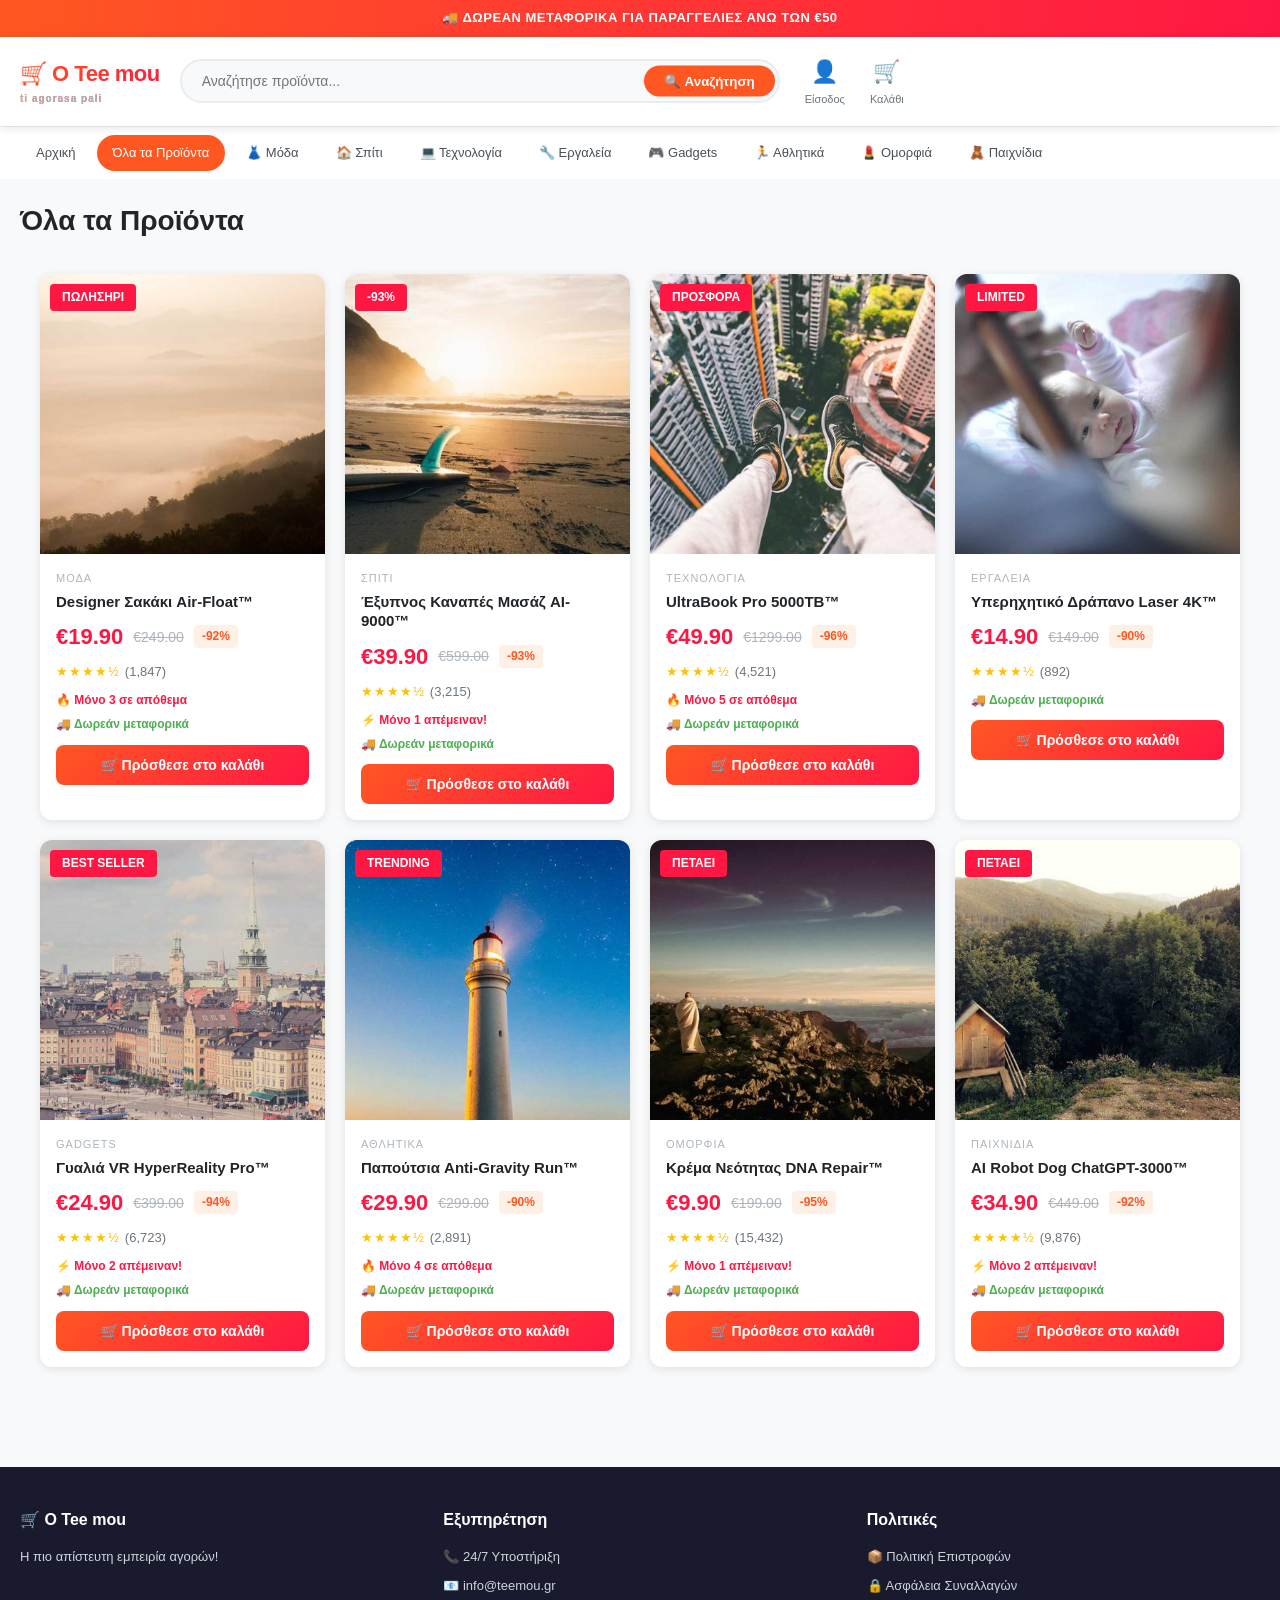
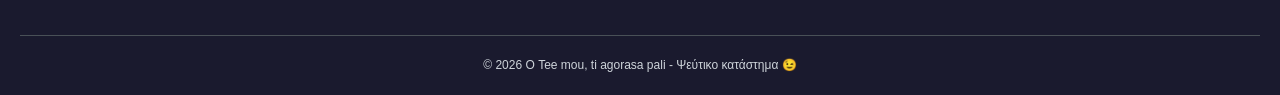
==== all-products.html @ e2eb333e "Initial commit -  Tee mou, ti agorasa pali 🛒" ====
<!DOCTYPE html>
<html lang="el">
<head>
    <meta charset="UTF-8">
    <meta name="viewport" content="width=device-width, initial-scale=1.0">
    <title>Όλα τα Προϊόντα - Ο Tee mou</title>
    <link rel="icon" href="data:image/svg+xml,<svg xmlns='http://www.w3.org/2000/svg' viewBox='0 0 100 100'><text y='.9em' font-size='90'>🛒</text></svg>">
    <link rel="stylesheet" href="css/style.css">
</head>
<body>
    <div class="announcement-bar">🚚 ΔΩΡΕΑΝ ΜΕΤΑΦΟΡΙΚΑ ΓΙΑ ΠΑΡΑΓΓΕΛΙΕΣ ΑΝΩ ΤΩΝ €50</div>

    <header class="header">
        <div class="header-inner">
            <a href="index.html" class="logo">🛒 Ο Tee mou<span class="logo-sub">ti agorasa pali</span></a>
            <div class="search-bar">
                <input type="text" placeholder="Αναζήτησε προϊόντα...">
                <button onclick="alert('🔍 Βρέθηκαν 1,247 αποτελέσματα!')">🔍 Αναζήτηση</button>
            </div>
            <div class="header-actions">
                <a href="login.html" class="header-btn" id="user-btn">
                    <span class="icon">👤</span>
                    <span>Είσοδος</span>
                </a>
                <a href="cart.html" class="header-btn">
                    <span class="icon">🛒</span>
                    <span>Καλάθι</span>
                    <span class="cart-count" style="display:none;">0</span>
                </a>
            </div>
        </div>
    </header>

    <nav class="main-nav">
        <ul>
            <li><a href="index.html">Αρχική</a></li>
            <li><a href="all-products.html" class="active">Όλα τα Προϊόντα</a></li>
            <li><a href="all-products.html?category=fashion">👗 Μόδα</a></li>
            <li><a href="all-products.html?category=home">🏠 Σπίτι</a></li>
            <li><a href="all-products.html?category=tech">💻 Τεχνολογία</a></li>
            <li><a href="all-products.html?category=tools">🔧 Εργαλεία</a></li>
            <li><a href="all-products.html?category=gadgets">🎮 Gadgets</a></li>
            <li><a href="all-products.html?category=sports">🏃 Αθλητικά</a></li>
            <li><a href="all-products.html?category=beauty">💄 Ομορφιά</a></li>
            <li><a href="all-products.html?category=toys">🧸 Παιχνίδια</a></li>
        </ul>
    </nav>

    <div class="page-container">
        <h1 style="font-size:28px;font-weight:800;margin-bottom:30px;" id="all-products-title">Όλα τα Προϊόντα</h1>
        <div class="product-grid" id="all-products-grid">
            <div class="loading-spinner"><div class="spinner"></div></div>
        </div>
    </div>

    <footer class="footer">
        <div class="footer-inner">
            <div><h3>🛒 Ο Tee mou</h3><p style="font-size:13px;">Η πιο απίστευτη εμπειρία αγορών!</p></div>
            <div><h3>Εξυπηρέτηση</h3><ul><li>📞 24/7 Υποστήριξη</li><li>📧 info@teemou.gr</li></ul></div>
            <div><h3>Πολιτικές</h3><ul><li>📦 Πολιτική Επιστροφών</li><li>🔒 Ασφάλεια Συναλλαγών</li></ul></div>
        </div>
        <div class="footer-bottom"><p>© 2026 Ο Tee mou, ti agorasa pali - Ψεύτικο κατάστημα 😉</p></div>
    </footer>

    <script src="js/products.js"></script>
    <script src="js/store.js"></script>
    <script src="js/promos.js"></script>
    <script src="js/main.js"></script>
</body>
</html>
---- css/style.css ----
/* ============================================================
   "Ο Tee mou, ti agorasa pali" - Temu Style Clone
   ============================================================ */

/* === CSS Variables === */
:root {
    --primary: #FF5722;
    --primary-dark: #E64A19;
    --secondary: #FF9800;
    --accent: #FF1744;
    --success: #4CAF50;
    --warning: #FFC107;
    --dark: #1a1a2e;
    --darker: #0f0f1a;
    --gray-100: #f8f9fa;
    --gray-200: #e9ecef;
    --gray-300: #dee2e6;
    --gray-400: #ced4da;
    --gray-500: #adb5bd;
    --gray-600: #6c757d;
    --gray-700: #495057;
    --gray-800: #343a40;
    --gray-900: #212529;
    --white: #ffffff;
    --shadow: 0 2px 10px rgba(0,0,0,0.1);
    --shadow-lg: 0 5px 30px rgba(0,0,0,0.15);
    --radius: 12px;
    --radius-sm: 8px;
    --radius-lg: 20px;
    --transition: all 0.3s ease;
}

/* === Reset & Base === */
* {
    margin: 0;
    padding: 0;
    box-sizing: border-box;
}

body {
    font-family: -apple-system, BlinkMacSystemFont, 'Segoe UI', Roboto, 'Helvetica Neue', Arial, sans-serif;
    background: var(--gray-100);
    color: var(--gray-900);
    line-height: 1.6;
    overflow-x: hidden;
}

a {
    text-decoration: none;
    color: inherit;
}

ul {
    list-style: none;
}

img {
    max-width: 100%;
    height: auto;
}

/* === Top Announcement Bar === */
.announcement-bar {
    background: linear-gradient(90deg, var(--primary), var(--accent));
    color: var(--white);
    text-align: center;
    padding: 8px;
    font-size: 13px;
    font-weight: 600;
    letter-spacing: 0.5px;
    animation: pulse-bg 3s infinite;
}

@keyframes pulse-bg {
    0%, 100% { opacity: 1; }
    50% { opacity: 0.9; }
}

/* === Header / Navbar === */
.header {
    background: var(--white);
    box-shadow: var(--shadow);
    position: sticky;
    top: 0;
    z-index: 1000;
}

.header-inner {
    max-width: 1400px;
    margin: 0 auto;
    padding: 12px 20px;
    display: flex;
    align-items: center;
    gap: 20px;
}

.logo {
    font-size: 22px;
    font-weight: 900;
    background: linear-gradient(135deg, var(--primary), var(--accent));
    -webkit-background-clip: text;
    -webkit-text-fill-color: transparent;
    background-clip: text;
    white-space: nowrap;
    letter-spacing: -0.5px;
}

.logo-sub {
    font-size: 10px;
    display: block;
    -webkit-text-fill-color: var(--gray-500);
    letter-spacing: 1px;
}

.search-bar {
    flex: 1;
    max-width: 600px;
    position: relative;
}

.search-bar input {
    width: 100%;
    padding: 12px 20px;
    border: 2px solid var(--gray-200);
    border-radius: 50px;
    font-size: 14px;
    transition: var(--transition);
    background: var(--gray-100);
}

.search-bar input:focus {
    outline: none;
    border-color: var(--primary);
    background: var(--white);
}

.search-bar button {
    position: absolute;
    right: 5px;
    top: 50%;
    transform: translateY(-50%);
    background: var(--primary);
    color: var(--white);
    border: none;
    padding: 8px 20px;
    border-radius: 50px;
    cursor: pointer;
    font-weight: 600;
    transition: var(--transition);
}

.search-bar button:hover {
    background: var(--primary-dark);
}

.header-actions {
    display: flex;
    align-items: center;
    gap: 15px;
}

.header-btn {
    display: flex;
    flex-direction: column;
    align-items: center;
    gap: 2px;
    font-size: 11px;
    color: var(--gray-600);
    cursor: pointer;
    transition: var(--transition);
    background: none;
    border: none;
    padding: 5px;
    position: relative;
}

.header-btn:hover {
    color: var(--primary);
}

.header-btn .icon {
    font-size: 22px;
}

.cart-count {
    position: absolute;
    top: -5px;
    right: -5px;
    background: var(--accent);
    color: var(--white);
    font-size: 10px;
    font-weight: 700;
    width: 18px;
    height: 18px;
    border-radius: 50%;
    display: flex;
    align-items: center;
    justify-content: center;
}

/* === Navigation === */
.main-nav {
    background: var(--white);
    border-top: 1px solid var(--gray-200);
    padding: 0 20px;
    overflow-x: auto;
}

.main-nav ul {
    max-width: 1400px;
    margin: 0 auto;
    display: flex;
    gap: 5px;
    padding: 8px 0;
}

.main-nav li a {
    display: block;
    padding: 8px 16px;
    font-size: 13px;
    font-weight: 500;
    color: var(--gray-700);
    border-radius: 50px;
    transition: var(--transition);
    white-space: nowrap;
}

.main-nav li a:hover,
.main-nav li a.active {
    background: var(--primary);
    color: var(--white);
}

/* === Hero Banner === */
.hero-banner {
    position: relative;
    max-width: 1400px;
    margin: 15px auto;
    border-radius: var(--radius);
    overflow: hidden;
    box-shadow: var(--shadow);
}

.hero-banner img {
    width: 100%;
    height: 350px;
    object-fit: cover;
    display: block;
}

.hero-overlay {
    position: absolute;
    top: 0;
    left: 0;
    right: 0;
    bottom: 0;
    background: linear-gradient(135deg, rgba(255,87,34,0.8), rgba(255,23,68,0.6));
    display: flex;
    flex-direction: column;
    justify-content: center;
    padding: 40px;
    color: var(--white);
}

.hero-overlay h1 {
    font-size: 42px;
    font-weight: 900;
    margin-bottom: 10px;
    text-shadow: 2px 2px 4px rgba(0,0,0,0.3);
}

.hero-overlay p {
    font-size: 18px;
    margin-bottom: 20px;
    opacity: 0.9;
}

.hero-overlay .btn {
    display: inline-block;
    background: var(--white);
    color: var(--primary);
    padding: 14px 40px;
    border-radius: 50px;
    font-weight: 700;
    font-size: 16px;
    transition: var(--transition);
    align-self: flex-start;
}

.hero-overlay .btn:hover {
    transform: translateY(-2px);
    box-shadow: 0 5px 20px rgba(0,0,0,0.2);
}

/* === Flash Sale Timer === */
.flash-sale {
    max-width: 1400px;
    margin: 20px auto;
    padding: 0 20px;
}

.flash-header {
    display: flex;
    align-items: center;
    gap: 15px;
    margin-bottom: 15px;
}

.flash-header h2 {
    font-size: 24px;
    font-weight: 800;
    color: var(--accent);
}

.flash-timer {
    display: flex;
    align-items: center;
    gap: 8px;
    font-size: 14px;
    font-weight: 600;
}

.timer-unit {
    background: var(--dark);
    color: var(--white);
    padding: 4px 10px;
    border-radius: 6px;
    font-size: 18px;
    font-weight: 700;
    min-width: 35px;
    text-align: center;
}

.timer-sep {
    font-size: 20px;
    font-weight: 700;
    color: var(--gray-600);
}

/* === Product Grid === */
.product-grid {
    display: grid;
    grid-template-columns: repeat(auto-fill, minmax(280px, 1fr));
    gap: 20px;
    max-width: 1400px;
    margin: 0 auto;
    padding: 0 20px 40px;
}

.product-card {
    background: var(--white);
    border-radius: var(--radius);
    overflow: hidden;
    box-shadow: var(--shadow);
    transition: var(--transition);
    cursor: pointer;
    position: relative;
}

.product-card:hover {
    transform: translateY(-5px);
    box-shadow: var(--shadow-lg);
}

.product-image {
    position: relative;
    height: 280px;
    overflow: hidden;
    background: var(--gray-200);
}

.product-image img {
    width: 100%;
    height: 100%;
    object-fit: cover;
    transition: transform 0.5s ease;
}

.product-card:hover .product-image img {
    transform: scale(1.05);
}

.product-badge {
    position: absolute;
    top: 10px;
    left: 10px;
    background: var(--accent);
    color: var(--white);
    padding: 4px 12px;
    border-radius: 4px;
    font-size: 12px;
    font-weight: 700;
    z-index: 2;
}

.product-badge.green {
    background: var(--success);
}

.product-badge.orange {
    background: var(--secondary);
}

.product-badge.blue {
    background: #2196F3;
}

.product-info {
    padding: 16px;
}

.product-category {
    font-size: 11px;
    color: var(--gray-500);
    text-transform: uppercase;
    letter-spacing: 1px;
    margin-bottom: 4px;
}

.product-name {
    font-size: 15px;
    font-weight: 600;
    margin-bottom: 8px;
    line-height: 1.3;
    display: -webkit-box;
    -webkit-line-clamp: 2;
    -webkit-box-orient: vertical;
    overflow: hidden;
}

.product-price {
    display: flex;
    align-items: center;
    gap: 10px;
    margin-bottom: 8px;
}

.current-price {
    font-size: 22px;
    font-weight: 800;
    color: var(--accent);
}

.original-price {
    font-size: 14px;
    color: var(--gray-500);
    text-decoration: line-through;
}

.discount-badge {
    background: #fff0e6;
    color: var(--primary);
    padding: 2px 8px;
    border-radius: 4px;
    font-size: 12px;
    font-weight: 700;
}

.product-rating {
    display: flex;
    align-items: center;
    gap: 5px;
    font-size: 13px;
    color: var(--gray-600);
    margin-bottom: 8px;
}

.stars {
    color: var(--warning);
    letter-spacing: 1px;
}

.product-stock {
    font-size: 12px;
    color: var(--accent);
    font-weight: 600;
    animation: blink 1.5s infinite;
}

@keyframes blink {
    0%, 100% { opacity: 1; }
    50% { opacity: 0.5; }
}

.product-shipping {
    font-size: 12px;
    color: var(--success);
    font-weight: 600;
    margin-top: 5px;
}

.add-to-cart-btn {
    width: 100%;
    padding: 12px;
    background: linear-gradient(135deg, var(--primary), var(--accent));
    color: var(--white);
    border: none;
    border-radius: var(--radius-sm);
    font-size: 14px;
    font-weight: 700;
    cursor: pointer;
    transition: var(--transition);
    margin-top: 10px;
}

.add-to-cart-btn:hover {
    transform: scale(1.02);
    box-shadow: 0 5px 15px rgba(255,87,34,0.3);
}

/* === Categories Section === */
.categories-section {
    max-width: 1400px;
    margin: 0 auto;
    padding: 20px;
}

.section-title {
    font-size: 24px;
    font-weight: 800;
    margin-bottom: 20px;
    display: flex;
    align-items: center;
    gap: 10px;
}

.categories-grid {
    display: grid;
    grid-template-columns: repeat(auto-fill, minmax(150px, 1fr));
    gap: 15px;
}

.category-card {
    background: var(--white);
    border-radius: var(--radius);
    padding: 20px;
    text-align: center;
    box-shadow: var(--shadow);
    transition: var(--transition);
    cursor: pointer;
}

.category-card:hover {
    transform: translateY(-3px);
    box-shadow: var(--shadow-lg);
}

.category-icon {
    font-size: 36px;
    margin-bottom: 8px;
}

.category-name {
    font-size: 13px;
    font-weight: 600;
    color: var(--gray-700);
}

/* === Fake Popup Notification === */
.popup-notification {
    position: fixed;
    bottom: 20px;
    left: 20px;
    background: var(--white);
    border-radius: var(--radius);
    box-shadow: var(--shadow-lg);
    padding: 15px 20px;
    display: flex;
    align-items: center;
    gap: 12px;
    z-index: 9999;
    animation: slideInUp 0.5s ease, fadeOut 0.5s ease 4s forwards;
    max-width: 350px;
}

@keyframes slideInUp {
    from { transform: translateY(100px); opacity: 0; }
    to { transform: translateY(0); opacity: 1; }
}

@keyframes fadeOut {
    to { opacity: 0; transform: translateY(20px); }
}

.popup-avatar {
    width: 40px;
    height: 40px;
    border-radius: 50%;
    background: linear-gradient(135deg, var(--primary), var(--accent));
    display: flex;
    align-items: center;
    justify-content: center;
    font-size: 20px;
    flex-shrink: 0;
}

.popup-text {
    font-size: 13px;
    color: var(--gray-700);
    line-height: 1.3;
}

.popup-text strong {
    color: var(--primary);
}

/* === Coupon Popup === */
.coupon-popup {
    position: fixed;
    top: 50%;
    left: 50%;
    transform: translate(-50%, -50%);
    background: var(--white);
    border-radius: var(--radius-lg);
    padding: 40px;
    text-align: center;
    z-index: 10000;
    box-shadow: 0 20px 60px rgba(0,0,0,0.3);
    animation: popIn 0.5s ease;
    max-width: 400px;
    width: 90%;
}

@keyframes popIn {
    from { transform: translate(-50%, -50%) scale(0.5); opacity: 0; }
    to { transform: translate(-50%, -50%) scale(1); opacity: 1; }
}

.coupon-overlay {
    position: fixed;
    top: 0;
    left: 0;
    right: 0;
    bottom: 0;
    background: rgba(0,0,0,0.5);
    z-index: 9999;
}

.coupon-icon {
    font-size: 60px;
    margin-bottom: 15px;
}

.coupon-title {
    font-size: 24px;
    font-weight: 800;
    color: var(--primary);
    margin-bottom: 10px;
}

.coupon-amount {
    font-size: 48px;
    font-weight: 900;
    color: var(--accent);
    margin: 15px 0;
}

.coupon-code {
    background: var(--gray-100);
    border: 2px dashed var(--primary);
    padding: 12px;
    border-radius: var(--radius-sm);
    font-size: 20px;
    font-weight: 700;
    letter-spacing: 3px;
    margin: 15px 0;
    color: var(--primary);
}

.coupon-btn {
    background: var(--primary);
    color: var(--white);
    border: none;
    padding: 14px 40px;
    border-radius: 50px;
    font-size: 16px;
    font-weight: 700;
    cursor: pointer;
    transition: var(--transition);
    margin-top: 10px;
}

.coupon-btn:hover {
    background: var(--primary-dark);
    transform: scale(1.05);
}

/* === Footer === */
.footer {
    background: var(--dark);
    color: var(--gray-400);
    padding: 40px 20px 20px;
    margin-top: 40px;
}

.footer-inner {
    max-width: 1400px;
    margin: 0 auto;
    display: grid;
    grid-template-columns: repeat(auto-fit, minmax(200px, 1fr));
    gap: 30px;
}

.footer h3 {
    color: var(--white);
    font-size: 16px;
    margin-bottom: 15px;
}

.footer ul li {
    margin-bottom: 8px;
    font-size: 13px;
}

.footer ul li:hover {
    color: var(--white);
    cursor: pointer;
}

.footer-bottom {
    max-width: 1400px;
    margin: 30px auto 0;
    padding-top: 20px;
    border-top: 1px solid var(--gray-700);
    text-align: center;
    font-size: 12px;
}

/* === Page Container === */
.page-container {
    max-width: 1400px;
    margin: 0 auto;
    padding: 20px;
    min-height: 60vh;
}

/* === Forms === */
.form-group {
    margin-bottom: 20px;
}

.form-group label {
    display: block;
    font-size: 14px;
    font-weight: 600;
    margin-bottom: 6px;
    color: var(--gray-700);
}

.form-group input,
.form-group textarea,
.form-group select {
    width: 100%;
    padding: 12px 16px;
    border: 2px solid var(--gray-200);
    border-radius: var(--radius-sm);
    font-size: 14px;
    transition: var(--transition);
}

.form-group input:focus,
.form-group textarea:focus {
    outline: none;
    border-color: var(--primary);
}

.btn-primary {
    background: linear-gradient(135deg, var(--primary), var(--accent));
    color: var(--white);
    border: none;
    padding: 14px 30px;
    border-radius: 50px;
    font-size: 16px;
    font-weight: 700;
    cursor: pointer;
    transition: var(--transition);
    display: inline-block;
}

.btn-primary:hover {
    transform: translateY(-2px);
    box-shadow: 0 5px 20px rgba(255,87,34,0.3);
}

.btn-secondary {
    background: var(--white);
    color: var(--primary);
    border: 2px solid var(--primary);
    padding: 12px 28px;
    border-radius: 50px;
    font-size: 14px;
    font-weight: 600;
    cursor: pointer;
    transition: var(--transition);
    display: inline-block;
}

.btn-secondary:hover {
    background: var(--primary);
    color: var(--white);
}

/* === Cart Page === */
.cart-item {
    display: flex;
    gap: 20px;
    background: var(--white);
    border-radius: var(--radius);
    padding: 20px;
    margin-bottom: 15px;
    box-shadow: var(--shadow);
    align-items: center;
}

.cart-item img {
    width: 100px;
    height: 100px;
    object-fit: cover;
    border-radius: var(--radius-sm);
}

.cart-item-info {
    flex: 1;
}

.cart-item-name {
    font-size: 16px;
    font-weight: 600;
    margin-bottom: 5px;
}

.cart-item-price {
    font-size: 18px;
    font-weight: 700;
    color: var(--accent);
}

.cart-item-actions {
    display: flex;
    align-items: center;
    gap: 10px;
}

.qty-btn {
    width: 35px;
    height: 35px;
    border: 1px solid var(--gray-300);
    background: var(--white);
    border-radius: 50%;
    cursor: pointer;
    font-size: 16px;
    font-weight: 700;
    transition: var(--transition);
}

.qty-btn:hover {
    background: var(--gray-100);
}

.cart-total {
    background: var(--white);
    border-radius: var(--radius);
    padding: 20px;
    box-shadow: var(--shadow);
    margin-top: 20px;
}

.cart-total-row {
    display: flex;
    justify-content: space-between;
    padding: 10px 0;
    font-size: 16px;
}

.cart-total-row.total {
    font-size: 24px;
    font-weight: 800;
    color: var(--accent);
    border-top: 2px solid var(--gray-200);
    padding-top: 15px;
    margin-top: 10px;
}

/* === Tracking Page === */
.tracking-container {
    max-width: 800px;
    margin: 0 auto;
}

.tracking-header {
    text-align: center;
    margin-bottom: 30px;
}

.tracking-header h1 {
    font-size: 28px;
    font-weight: 800;
    margin-bottom: 5px;
}

.tracking-id {
    color: var(--gray-500);
    font-size: 14px;
}

.tracking-map {
    background: var(--white);
    border-radius: var(--radius);
    overflow: hidden;
    box-shadow: var(--shadow);
    margin-bottom: 30px;
    height: 300px;
    position: relative;
}

.tracking-map img {
    width: 100%;
    height: 100%;
    object-fit: cover;
}

.map-pin {
    position: absolute;
    font-size: 30px;
    animation: bounce 2s infinite;
}

@keyframes bounce {
    0%, 100% { transform: translateY(0); }
    50% { transform: translateY(-10px); }
}

.tracking-timeline {
    background: var(--white);
    border-radius: var(--radius);
    padding: 30px;
    box-shadow: var(--shadow);
}

.timeline-step {
    display: flex;
    gap: 20px;
    padding: 15px 0;
    position: relative;
}

.timeline-step:not(:last-child)::after {
    content: '';
    position: absolute;
    left: 20px;
    top: 50px;
    bottom: -15px;
    width: 2px;
    background: var(--gray-300);
}

.timeline-step.completed:not(:last-child)::after {
    background: var(--success);
}

.timeline-icon {
    width: 40px;
    height: 40px;
    border-radius: 50%;
    background: var(--gray-200);
    display: flex;
    align-items: center;
    justify-content: center;
    font-size: 18px;
    flex-shrink: 0;
    z-index: 1;
}

.timeline-step.completed .timeline-icon {
    background: var(--success);
    color: var(--white);
}

.timeline-step.active .timeline-icon {
    background: var(--primary);
    color: var(--white);
    animation: pulse 2s infinite;
}

@keyframes pulse {
    0%, 100% { box-shadow: 0 0 0 0 rgba(255,87,34,0.4); }
    50% { box-shadow: 0 0 0 15px rgba(255,87,34,0); }
}

.timeline-content h3 {
    font-size: 16px;
    font-weight: 600;
    margin-bottom: 3px;
}

.timeline-content p {
    font-size: 13px;
    color: var(--gray-500);
}

.timeline-step.completed .timeline-content h3 {
    color: var(--success);
}

.timeline-step.active .timeline-content h3 {
    color: var(--primary);
}

/* === Profile Page === */
.profile-card {
    background: var(--white);
    border-radius: var(--radius);
    padding: 30px;
    box-shadow: var(--shadow);
    max-width: 500px;
    margin: 0 auto;
}

.profile-avatar {
    width: 80px;
    height: 80px;
    border-radius: 50%;
    background: linear-gradient(135deg, var(--primary), var(--accent));
    display: flex;
    align-items: center;
    justify-content: center;
    font-size: 36px;
    margin: 0 auto 20px;
}

/* === Empty State === */
.empty-state {
    text-align: center;
    padding: 60px 20px;
}

.empty-state .icon {
    font-size: 80px;
    margin-bottom: 20px;
}

.empty-state h2 {
    font-size: 24px;
    margin-bottom: 10px;
}

.empty-state p {
    color: var(--gray-500);
    margin-bottom: 20px;
}

/* === Loading Spinner === */
.loading-spinner {
    display: flex;
    justify-content: center;
    align-items: center;
    padding: 40px;
}

.spinner {
    width: 40px;
    height: 40px;
    border: 4px solid var(--gray-200);
    border-top-color: var(--primary);
    border-radius: 50%;
    animation: spin 0.8s linear infinite;
}

@keyframes spin {
    to { transform: rotate(360deg); }
}

/* === Responsive === */
@media (max-width: 768px) {
    .header-inner {
        flex-wrap: wrap;
    }
    
    .logo {
        font-size: 18px;
    }
    
    .search-bar {
        order: 3;
        max-width: 100%;
        flex-basis: 100%;
    }
    
    .hero-overlay h1 {
        font-size: 24px;
    }
    
    .hero-overlay p {
        font-size: 14px;
    }
    
    .hero-banner img {
        height: 200px;
    }
    
    .product-grid {
        grid-template-columns: repeat(auto-fill, minmax(160px, 1fr));
        gap: 12px;
        padding: 0 12px 20px;
    }
    
    .product-image {
        height: 180px;
    }
    
    .product-name {
        font-size: 13px;
    }
    
    .current-price {
        font-size: 18px;
    }
    
    .categories-grid {
        grid-template-columns: repeat(auto-fill, minmax(100px, 1fr));
    }
    
    .cart-item {
        flex-direction: column;
        text-align: center;
    }
    
    .tracking-map {
        height: 200px;
    }
}

/* === Scrollbar === */
::-webkit-scrollbar {
    width: 8px;
}

::-webkit-scrollbar-track {
    background: var(--gray-100);
}

::-webkit-scrollbar-thumb {
    background: var(--gray-400);
    border-radius: 4px;
}

::-webkit-scrollbar-thumb:hover {
    background: var(--gray-500);
}
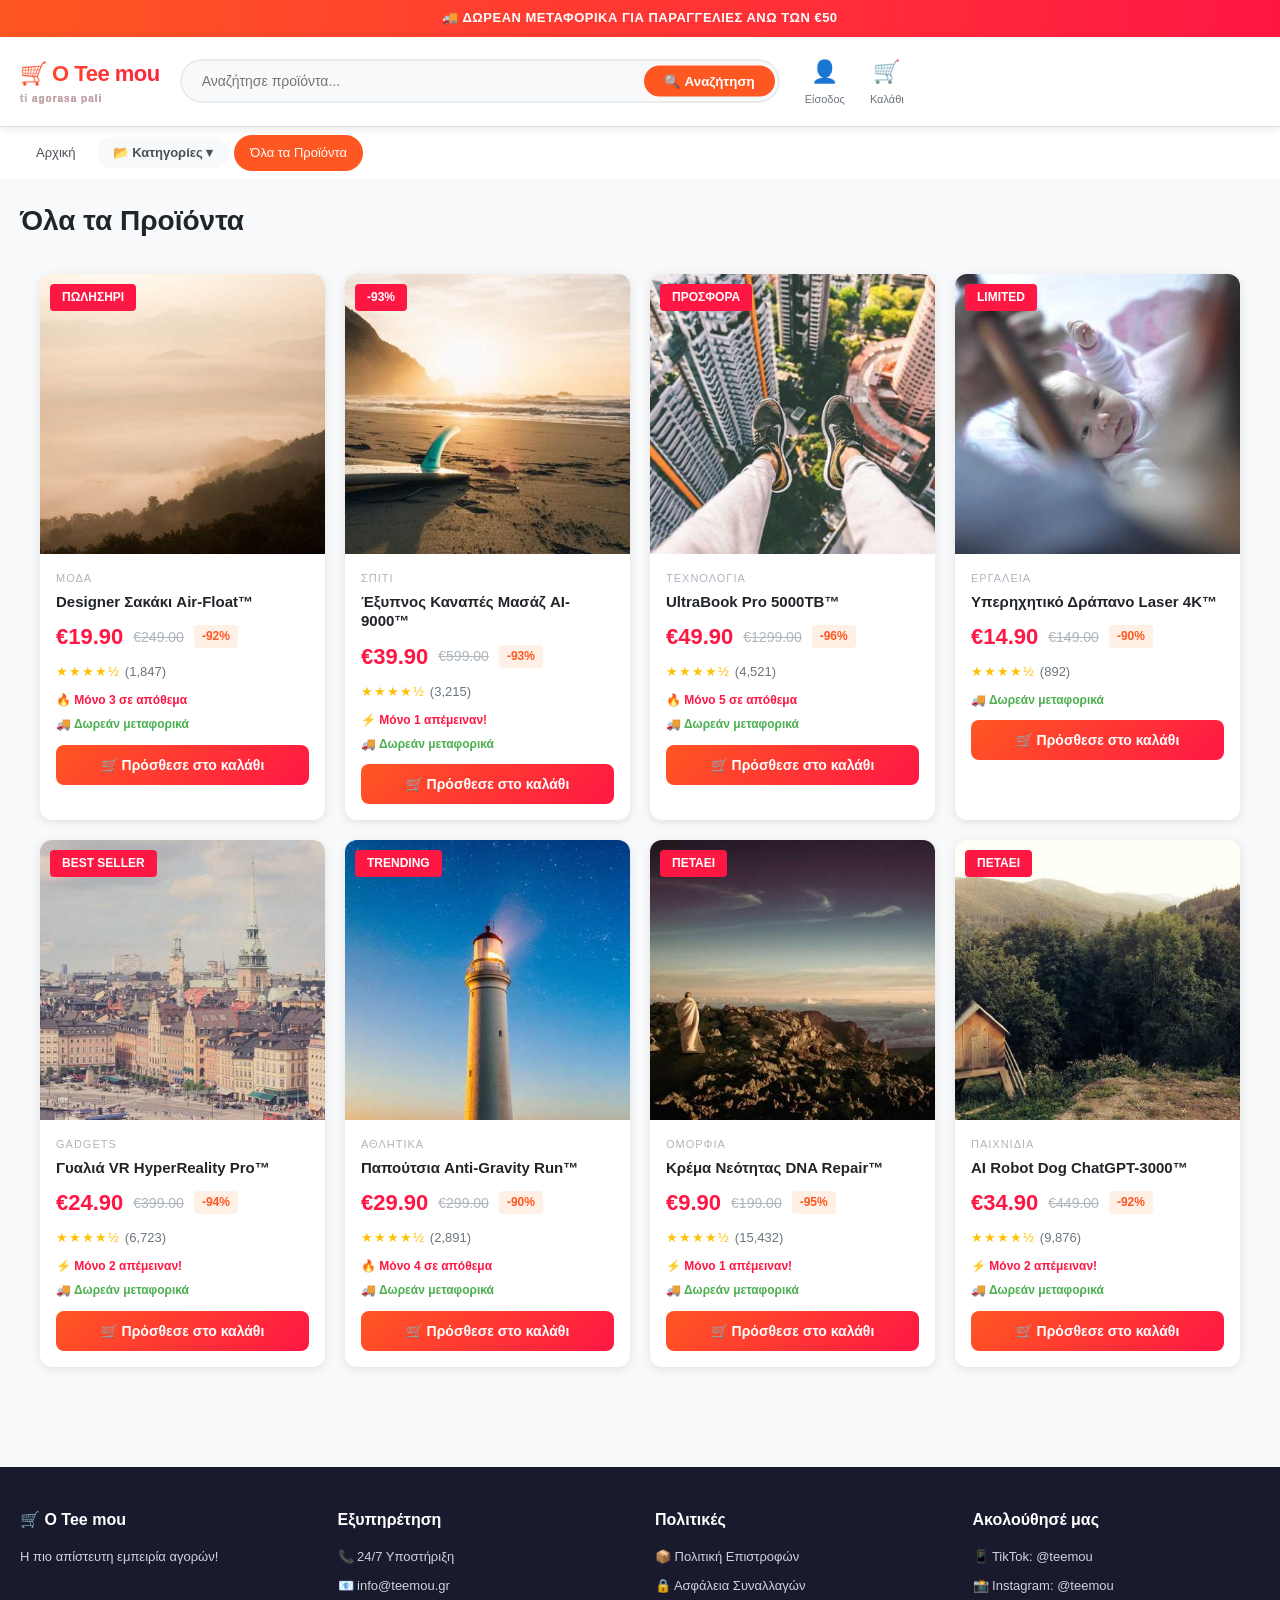
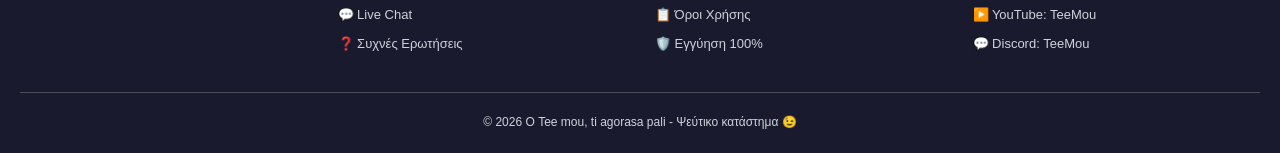
==== commit b95b001a: "gg" ====
--- a/all-products.html
+++ b/all-products.html
@@ -34,17 +34,24 @@
     <nav class="main-nav">
         <ul>
             <li><a href="index.html">Αρχική</a></li>
-            <li><a href="all-products.html" class="active">Όλα τα Προϊόντα</a></li>
-            <li><a href="all-products.html?category=fashion">👗 Μόδα</a></li>
-            <li><a href="all-products.html?category=home">🏠 Σπίτι</a></li>
-            <li><a href="all-products.html?category=tech">💻 Τεχνολογία</a></li>
-            <li><a href="all-products.html?category=tools">🔧 Εργαλεία</a></li>
-            <li><a href="all-products.html?category=gadgets">🎮 Gadgets</a></li>
-            <li><a href="all-products.html?category=sports">🏃 Αθλητικά</a></li>
-            <li><a href="all-products.html?category=beauty">💄 Ομορφιά</a></li>
-            <li><a href="all-products.html?category=toys">🧸 Παιχνίδια</a></li>
+            <li class="nav-dropdown">
+                <button class="nav-dropdown-btn" id="categories-nav-btn">📂 Κατηγορίες ▾</button>
+                <div class="nav-dropdown-menu">
+                    <a href="all-products.html?category=fashion" data-category="fashion">👗 Μόδα</a>
+                    <a href="all-products.html?category=home" data-category="home">🏠 Σπίτι</a>
+                    <a href="all-products.html?category=tech" data-category="tech">💻 Τεχνολογία</a>
+                    <a href="all-products.html?category=tools" data-category="tools">🔧 Εργαλεία</a>
+                    <a href="all-products.html?category=gadgets" data-category="gadgets">🎮 Gadgets</a>
+                    <a href="all-products.html?category=sports" data-category="sports">🏃 Αθλητικά</a>
+                    <a href="all-products.html?category=beauty" data-category="beauty">💄 Ομορφιά</a>
+                    <a href="all-products.html?category=toys" data-category="toys">🧸 Παιχνίδια</a>
+                </div>
+            </li>
+            <li><a href="all-products.html" id="all-products-nav-link">Όλα τα Προϊόντα</a></li>
         </ul>
     </nav>
+
+
 
     <div class="page-container">
         <h1 style="font-size:28px;font-weight:800;margin-bottom:30px;" id="all-products-title">Όλα τα Προϊόντα</h1>
@@ -56,15 +63,44 @@
     <footer class="footer">
         <div class="footer-inner">
             <div><h3>🛒 Ο Tee mou</h3><p style="font-size:13px;">Η πιο απίστευτη εμπειρία αγορών!</p></div>
-            <div><h3>Εξυπηρέτηση</h3><ul><li>📞 24/7 Υποστήριξη</li><li>📧 info@teemou.gr</li></ul></div>
-            <div><h3>Πολιτικές</h3><ul><li>📦 Πολιτική Επιστροφών</li><li>🔒 Ασφάλεια Συναλλαγών</li></ul></div>
+            <div><h3>Εξυπηρέτηση</h3><ul><li><a href="#support">📞 24/7 Υποστήριξη</a></li><li><a href="mailto:info@teemou.gr">📧 info@teemou.gr</a></li><li><a href="#chat">💬 Live Chat</a></li><li><a href="#faq">❓ Συχνές Ερωτήσεις</a></li></ul></div>
+            <div><h3>Πολιτικές</h3><ul><li><a href="#returns">📦 Πολιτική Επιστροφών</a></li><li><a href="#security">🔒 Ασφάλεια Συναλλαγών</a></li><li><a href="#terms">📋 Όροι Χρήσης</a></li><li><a href="#warranty">🛡️ Εγγύηση 100%</a></li></ul></div>
+            <div><h3>Ακολούθησέ μας</h3><ul><li><a href="https://www.tiktok.com/@teemou" target="_blank" rel="noopener">📱 TikTok: @teemou</a></li><li><a href="https://www.instagram.com/@teemou" target="_blank" rel="noopener">📸 Instagram: @teemou</a></li><li><a href="https://www.youtube.com/@TeeMou" target="_blank" rel="noopener">▶️ YouTube: TeeMou</a></li><li><a href="https://discord.gg/teemou" target="_blank" rel="noopener">💬 Discord: TeeMou</a></li></ul></div>
+
         </div>
         <div class="footer-bottom"><p>© 2026 Ο Tee mou, ti agorasa pali - Ψεύτικο κατάστημα 😉</p></div>
     </footer>
+
 
     <script src="js/products.js"></script>
     <script src="js/store.js"></script>
     <script src="js/promos.js"></script>
     <script src="js/main.js"></script>
+    <script>
+        // Fix navigation active state based on category
+        document.addEventListener('DOMContentLoaded', function() {
+            const params = new URLSearchParams(window.location.search);
+            const category = params.get('category');
+            const allProductsLink = document.getElementById('all-products-nav-link');
+            const categoriesBtn = document.getElementById('categories-nav-btn');
+            
+            if (category) {
+                // Remove active from "Όλα τα Προϊόντα"
+                if (allProductsLink) allProductsLink.classList.remove('active');
+                // Add active to "Κατηγορίες" button
+                if (categoriesBtn) categoriesBtn.classList.add('active');
+                // Highlight the specific category in dropdown
+                document.querySelectorAll('.nav-dropdown-menu a[data-category]').forEach(a => {
+                    if (a.dataset.category === category) {
+                        a.classList.add('active');
+                    }
+                });
+            } else {
+                // No category filter → "Όλα τα Προϊόντα" is active
+                if (allProductsLink) allProductsLink.classList.add('active');
+            }
+        });
+    </script>
 </body>
+
 </html>
--- a/css/style.css
+++ b/css/style.css
@@ -212,6 +212,7 @@
     display: flex;
     gap: 5px;
     padding: 8px 0;
+    align-items: center;
 }
 
 .main-nav li a {
@@ -229,6 +230,86 @@
 .main-nav li a.active {
     background: var(--primary);
     color: var(--white);
+}
+
+/* === Categories Nav Button (direct link) === */
+.nav-categories-btn {
+    background: linear-gradient(135deg, var(--primary), var(--accent)) !important;
+    color: var(--white) !important;
+    font-weight: 700 !important;
+}
+
+.nav-categories-btn:hover {
+    opacity: 0.9;
+    transform: scale(1.02);
+}
+
+/* === Dropdown Categories Menu === */
+
+.nav-dropdown {
+    position: relative;
+}
+
+.nav-dropdown-btn {
+    display: block;
+    padding: 8px 16px;
+    font-size: 13px;
+    font-weight: 600;
+    color: var(--gray-700);
+    border-radius: 50px;
+    transition: var(--transition);
+    white-space: nowrap;
+    cursor: pointer;
+    background: var(--gray-100);
+    border: none;
+    font-family: inherit;
+}
+
+.nav-dropdown-btn:hover,
+.nav-dropdown-btn.active {
+    background: var(--primary);
+    color: var(--white);
+}
+
+.nav-dropdown-menu {
+    position: absolute;
+    top: 100%;
+    left: 0;
+    background: var(--white);
+    border-radius: var(--radius);
+    box-shadow: var(--shadow-lg);
+    min-width: 220px;
+    padding: 8px;
+    z-index: 1000;
+    display: none;
+    margin-top: 5px;
+}
+
+.nav-dropdown:hover .nav-dropdown-menu {
+    display: block;
+}
+
+.nav-dropdown-menu a {
+    display: flex !important;
+    align-items: center;
+    gap: 8px;
+    padding: 10px 14px !important;
+    font-size: 13px;
+    font-weight: 500;
+    color: var(--gray-700);
+    border-radius: var(--radius-sm);
+    transition: var(--transition);
+    white-space: nowrap;
+}
+
+.nav-dropdown-menu a:hover {
+    background: var(--gray-100);
+    color: var(--primary) !important;
+}
+
+.nav-dropdown-menu a.active {
+    background: var(--primary) !important;
+    color: var(--white) !important;
 }
 
 /* === Hero Banner === */
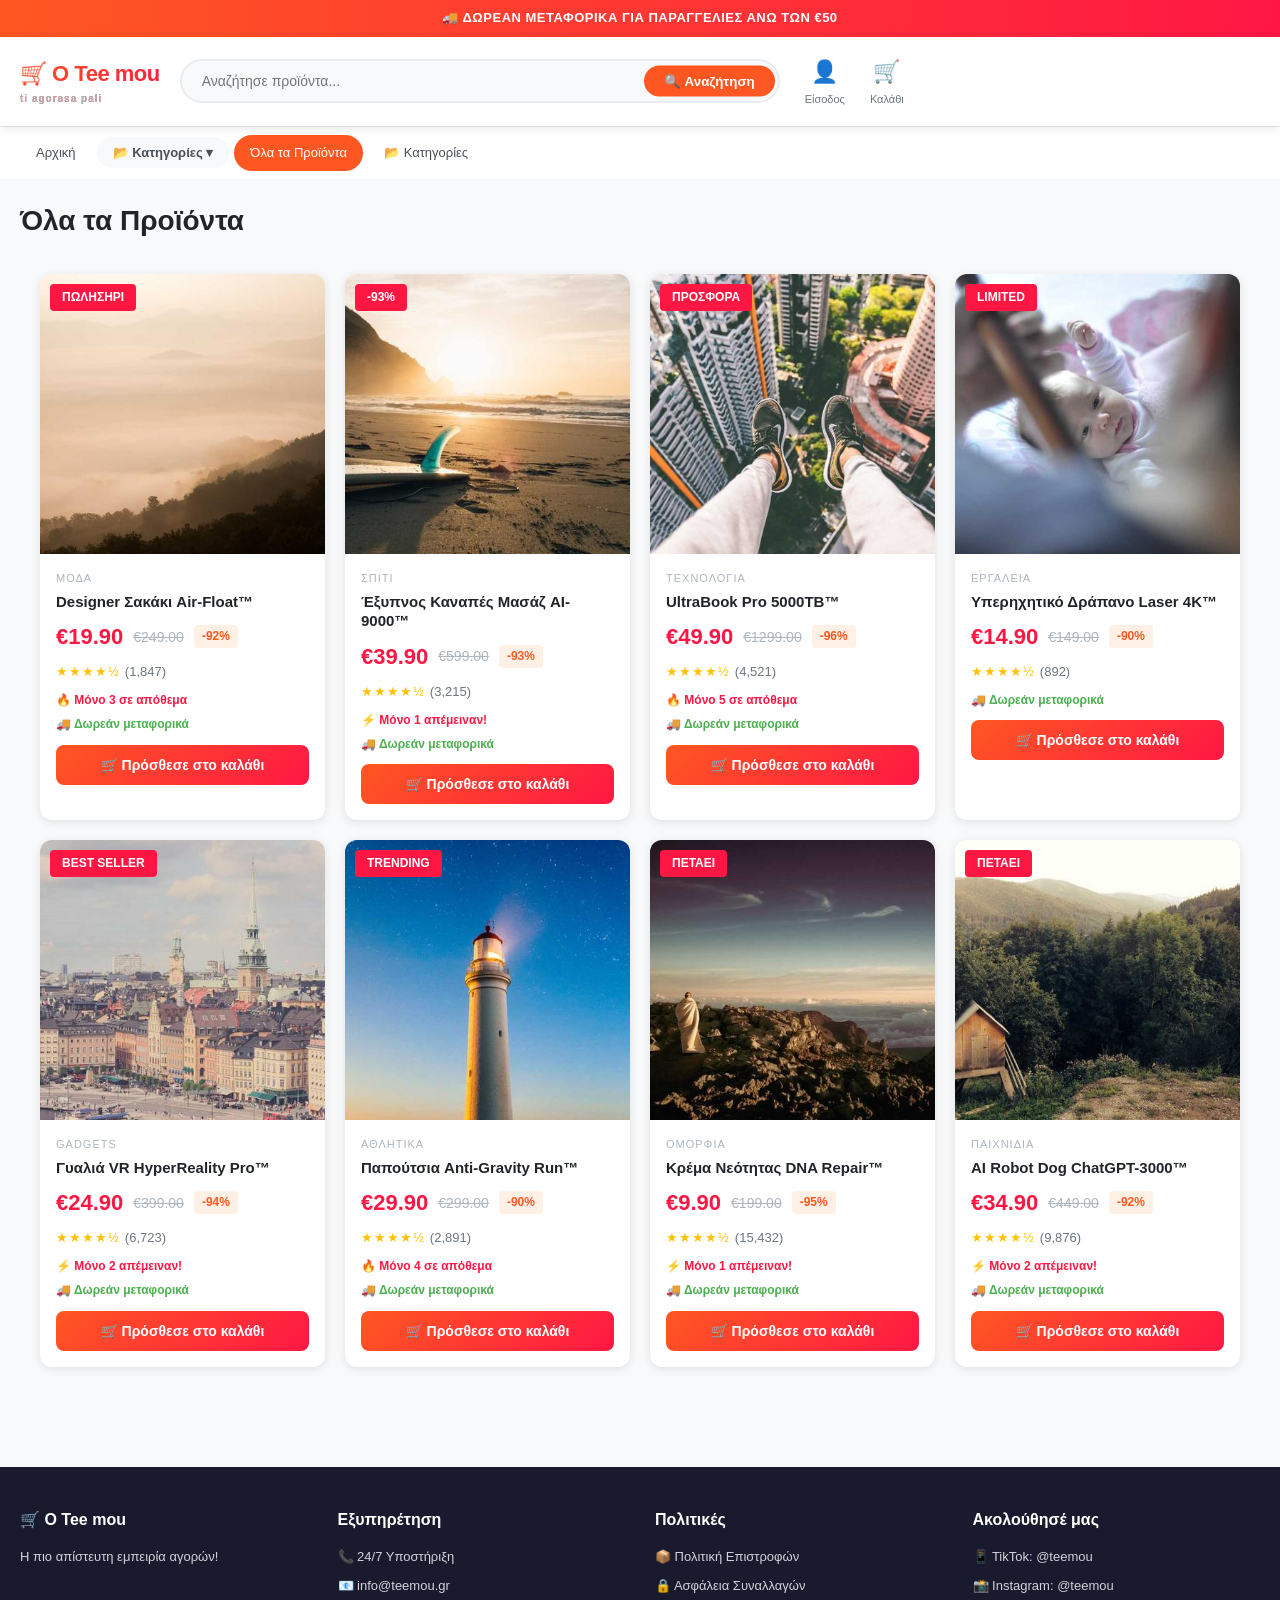
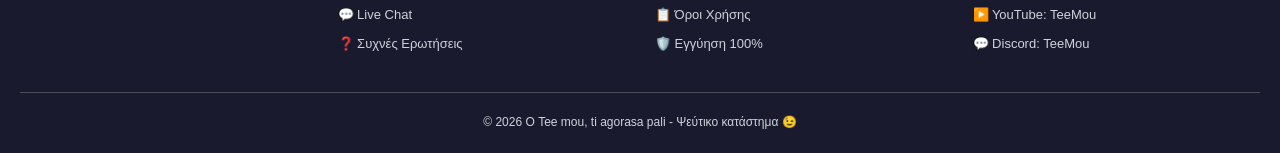
==== commit a0302393: "2c" ====
--- a/all-products.html
+++ b/all-products.html
@@ -48,6 +48,7 @@
                 </div>
             </li>
             <li><a href="all-products.html" id="all-products-nav-link">Όλα τα Προϊόντα</a></li>
+            <li><a href="categories.html">📂 Κατηγορίες</a></li>
         </ul>
     </nav>
 
--- a/css/style.css
+++ b/css/style.css
@@ -285,8 +285,16 @@
     margin-top: 5px;
 }
 
-.nav-dropdown:hover .nav-dropdown-menu {
+/* Dropdown click-based (works on mobile too) */
+.nav-dropdown.open .nav-dropdown-menu {
     display: block;
+}
+
+/* Also keep hover for desktop */
+@media (hover: hover) {
+    .nav-dropdown:hover .nav-dropdown-menu {
+        display: block;
+    }
 }
 
 .nav-dropdown-menu a {
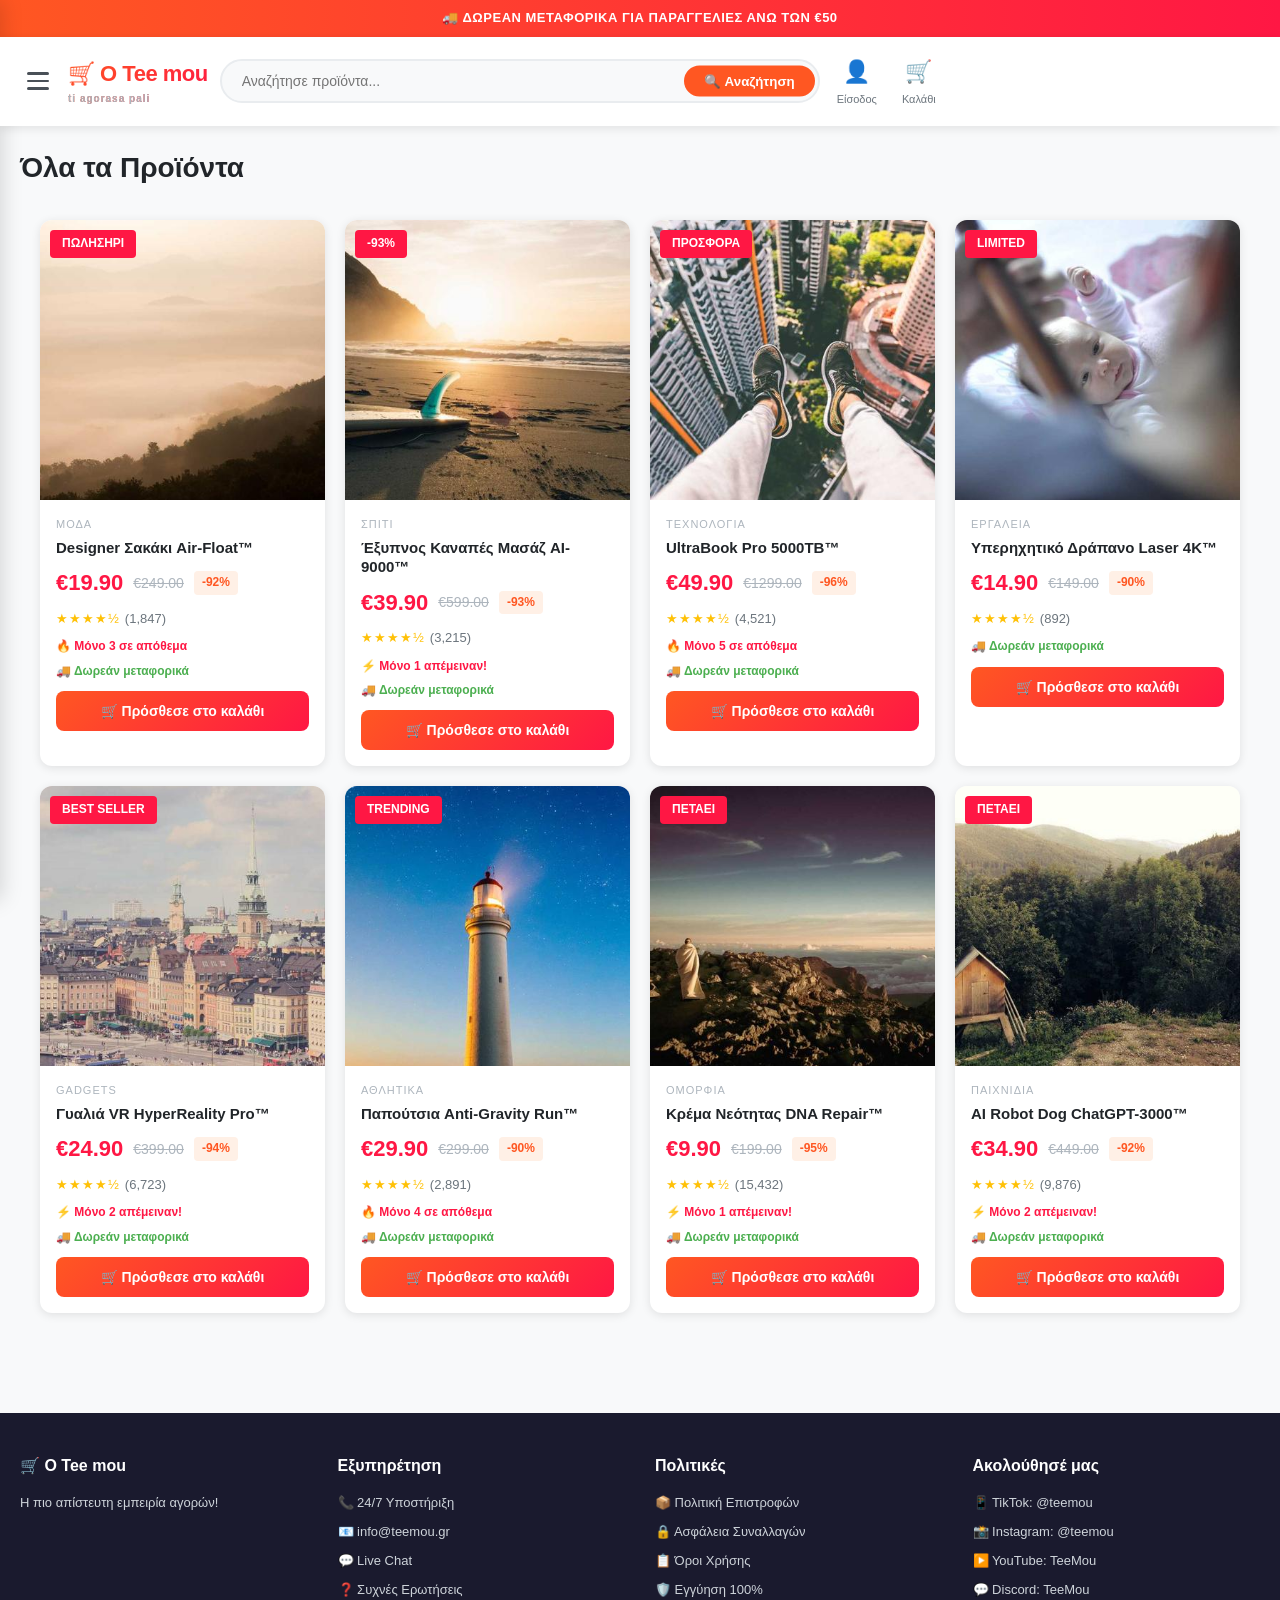
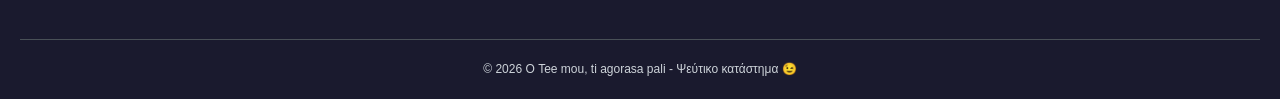
==== commit 4b029834: "c3" ====
--- a/all-products.html
+++ b/all-products.html
@@ -12,6 +12,11 @@
 
     <header class="header">
         <div class="header-inner">
+            <button class="hamburger-btn" id="hamburger-btn" aria-label="Μενού">
+                <span></span>
+                <span></span>
+                <span></span>
+            </button>
             <a href="index.html" class="logo">🛒 Ο Tee mou<span class="logo-sub">ti agorasa pali</span></a>
             <div class="search-bar">
                 <input type="text" placeholder="Αναζήτησε προϊόντα...">
@@ -31,26 +36,39 @@
         </div>
     </header>
 
-    <nav class="main-nav">
-        <ul>
-            <li><a href="index.html">Αρχική</a></li>
-            <li class="nav-dropdown">
-                <button class="nav-dropdown-btn" id="categories-nav-btn">📂 Κατηγορίες ▾</button>
-                <div class="nav-dropdown-menu">
-                    <a href="all-products.html?category=fashion" data-category="fashion">👗 Μόδα</a>
-                    <a href="all-products.html?category=home" data-category="home">🏠 Σπίτι</a>
-                    <a href="all-products.html?category=tech" data-category="tech">💻 Τεχνολογία</a>
-                    <a href="all-products.html?category=tools" data-category="tools">🔧 Εργαλεία</a>
-                    <a href="all-products.html?category=gadgets" data-category="gadgets">🎮 Gadgets</a>
-                    <a href="all-products.html?category=sports" data-category="sports">🏃 Αθλητικά</a>
-                    <a href="all-products.html?category=beauty" data-category="beauty">💄 Ομορφιά</a>
-                    <a href="all-products.html?category=toys" data-category="toys">🧸 Παιχνίδια</a>
-                </div>
-            </li>
-            <li><a href="all-products.html" id="all-products-nav-link">Όλα τα Προϊόντα</a></li>
-            <li><a href="categories.html">📂 Κατηγορίες</a></li>
-        </ul>
-    </nav>
+    <!-- Side Menu Overlay -->
+    <div class="side-overlay" id="side-overlay"></div>
+
+    <!-- Side Menu -->
+    <div class="side-menu" id="side-menu">
+        <div class="side-menu-header">
+            <span class="logo-icon">🛒</span>
+            <div>
+                <div class="logo-text">Ο Tee mou</div>
+                <span class="logo-sub">ti agorasa pali</span>
+            </div>
+        </div>
+        <nav class="side-menu-nav">
+            <a href="index.html">🏠 Αρχική</a>
+            <a href="all-products.html" class="active">📦 Όλα τα Προϊόντα</a>
+            <button class="side-category-toggle" id="side-category-toggle">
+                📂 Κατηγορίες <span class="arrow">▾</span>
+            </button>
+            <div class="side-sub-list" id="side-sub-list">
+                <a href="all-products.html?category=fashion">👗 Μόδα</a>
+                <a href="all-products.html?category=home">🏠 Σπίτι</a>
+                <a href="all-products.html?category=tech">💻 Τεχνολογία</a>
+                <a href="all-products.html?category=tools">🔧 Εργαλεία</a>
+                <a href="all-products.html?category=gadgets">🎮 Gadgets</a>
+                <a href="all-products.html?category=sports">🏃 Αθλητικά</a>
+                <a href="all-products.html?category=beauty">💄 Ομορφιά</a>
+                <a href="all-products.html?category=toys">🧸 Παιχνίδια</a>
+            </div>
+            <a href="categories.html">📂 Ξεχωριστή σελίδα Κατηγοριών</a>
+        </nav>
+        <div class="side-menu-footer">© 2026 Ο Tee mou</div>
+    </div>
+
 
 
 
@@ -77,31 +95,6 @@
     <script src="js/store.js"></script>
     <script src="js/promos.js"></script>
     <script src="js/main.js"></script>
-    <script>
-        // Fix navigation active state based on category
-        document.addEventListener('DOMContentLoaded', function() {
-            const params = new URLSearchParams(window.location.search);
-            const category = params.get('category');
-            const allProductsLink = document.getElementById('all-products-nav-link');
-            const categoriesBtn = document.getElementById('categories-nav-btn');
-            
-            if (category) {
-                // Remove active from "Όλα τα Προϊόντα"
-                if (allProductsLink) allProductsLink.classList.remove('active');
-                // Add active to "Κατηγορίες" button
-                if (categoriesBtn) categoriesBtn.classList.add('active');
-                // Highlight the specific category in dropdown
-                document.querySelectorAll('.nav-dropdown-menu a[data-category]').forEach(a => {
-                    if (a.dataset.category === category) {
-                        a.classList.add('active');
-                    }
-                });
-            } else {
-                // No category filter → "Όλα τα Προϊόντα" is active
-                if (allProductsLink) allProductsLink.classList.add('active');
-            }
-        });
-    </script>
 </body>
 
 </html>
--- a/css/style.css
+++ b/css/style.css
@@ -76,6 +76,204 @@
     50% { opacity: 0.9; }
 }
 
+/* === Hamburger Menu Button === */
+.hamburger-btn {
+    display: flex;
+    flex-direction: column;
+    justify-content: center;
+    align-items: center;
+    gap: 5px;
+    width: 36px;
+    height: 36px;
+    background: none;
+    border: none;
+    cursor: pointer;
+    padding: 6px;
+    border-radius: 8px;
+    transition: var(--transition);
+    flex-shrink: 0;
+    position: relative;
+    z-index: 1001;
+}
+
+.hamburger-btn:hover {
+    background: var(--gray-100);
+}
+
+.hamburger-btn span {
+    display: block;
+    width: 22px;
+    height: 2.5px;
+    background: var(--gray-700);
+    border-radius: 2px;
+    transition: var(--transition);
+    transform-origin: center;
+}
+
+.hamburger-btn.active span:nth-child(1) {
+    transform: translateY(7.5px) rotate(45deg);
+}
+
+.hamburger-btn.active span:nth-child(2) {
+    opacity: 0;
+}
+
+.hamburger-btn.active span:nth-child(3) {
+    transform: translateY(-7.5px) rotate(-45deg);
+}
+
+/* === Side Menu Overlay === */
+.side-overlay {
+    position: fixed;
+    top: 0;
+    left: 0;
+    right: 0;
+    bottom: 0;
+    background: rgba(0,0,0,0.5);
+    z-index: 998;
+    opacity: 0;
+    visibility: hidden;
+    transition: var(--transition);
+}
+
+.side-overlay.open {
+    opacity: 1;
+    visibility: visible;
+}
+
+/* === Side Menu === */
+.side-menu {
+    position: fixed;
+    top: 0;
+    left: -300px;
+    width: 300px;
+    max-width: 85vw;
+    height: 100vh;
+    background: var(--white);
+    z-index: 999;
+    box-shadow: 2px 0 20px rgba(0,0,0,0.15);
+    transition: left 0.3s ease;
+    overflow-y: auto;
+    display: flex;
+    flex-direction: column;
+}
+
+.side-menu.open {
+    left: 0;
+}
+
+.side-menu-header {
+    padding: 20px;
+    border-bottom: 1px solid var(--gray-200);
+    display: flex;
+    align-items: center;
+    gap: 12px;
+}
+
+.side-menu-header .logo-icon {
+    font-size: 32px;
+}
+
+.side-menu-header .logo-text {
+    font-size: 18px;
+    font-weight: 900;
+    background: linear-gradient(135deg, var(--primary), var(--accent));
+    -webkit-background-clip: text;
+    -webkit-text-fill-color: transparent;
+    background-clip: text;
+}
+
+.side-menu-header .logo-sub {
+    font-size: 10px;
+    color: var(--gray-500);
+    display: block;
+}
+
+.side-menu-nav {
+    flex: 1;
+    padding: 12px;
+}
+
+.side-menu-nav a {
+    display: flex;
+    align-items: center;
+    gap: 12px;
+    padding: 14px 16px;
+    font-size: 15px;
+    font-weight: 500;
+    color: var(--gray-700);
+    border-radius: var(--radius-sm);
+    transition: var(--transition);
+}
+
+.side-menu-nav a:hover {
+    background: var(--gray-100);
+    color: var(--primary);
+}
+
+.side-menu-nav a.active {
+    background: var(--primary);
+    color: var(--white);
+}
+
+/* Category sub-list in side menu */
+.side-category-toggle {
+    display: flex;
+    align-items: center;
+    gap: 12px;
+    padding: 14px 16px;
+    font-size: 15px;
+    font-weight: 500;
+    color: var(--gray-700);
+    border-radius: var(--radius-sm);
+    transition: var(--transition);
+    cursor: pointer;
+    background: none;
+    border: none;
+    width: 100%;
+    text-align: left;
+    font-family: inherit;
+}
+
+.side-category-toggle:hover {
+    background: var(--gray-100);
+    color: var(--primary);
+}
+
+.side-category-toggle .arrow {
+    margin-left: auto;
+    transition: transform 0.3s ease;
+    font-size: 12px;
+}
+
+.side-category-toggle.open .arrow {
+    transform: rotate(180deg);
+}
+
+.side-sub-list {
+    max-height: 0;
+    overflow: hidden;
+    transition: max-height 0.3s ease;
+    padding-left: 12px;
+}
+
+.side-sub-list.open {
+    max-height: 500px;
+}
+
+.side-sub-list a {
+    padding: 10px 16px 10px 28px;
+    font-size: 14px;
+}
+
+.side-menu-footer {
+    padding: 16px 20px;
+    border-top: 1px solid var(--gray-200);
+    font-size: 12px;
+    color: var(--gray-500);
+    text-align: center;
+}
+
 /* === Header / Navbar === */
 .header {
     background: var(--white);
@@ -91,7 +289,7 @@
     padding: 12px 20px;
     display: flex;
     align-items: center;
-    gap: 20px;
+    gap: 12px;
 }
 
 .logo {
@@ -104,6 +302,7 @@
     white-space: nowrap;
     letter-spacing: -0.5px;
 }
+
 
 .logo-sub {
     font-size: 10px;
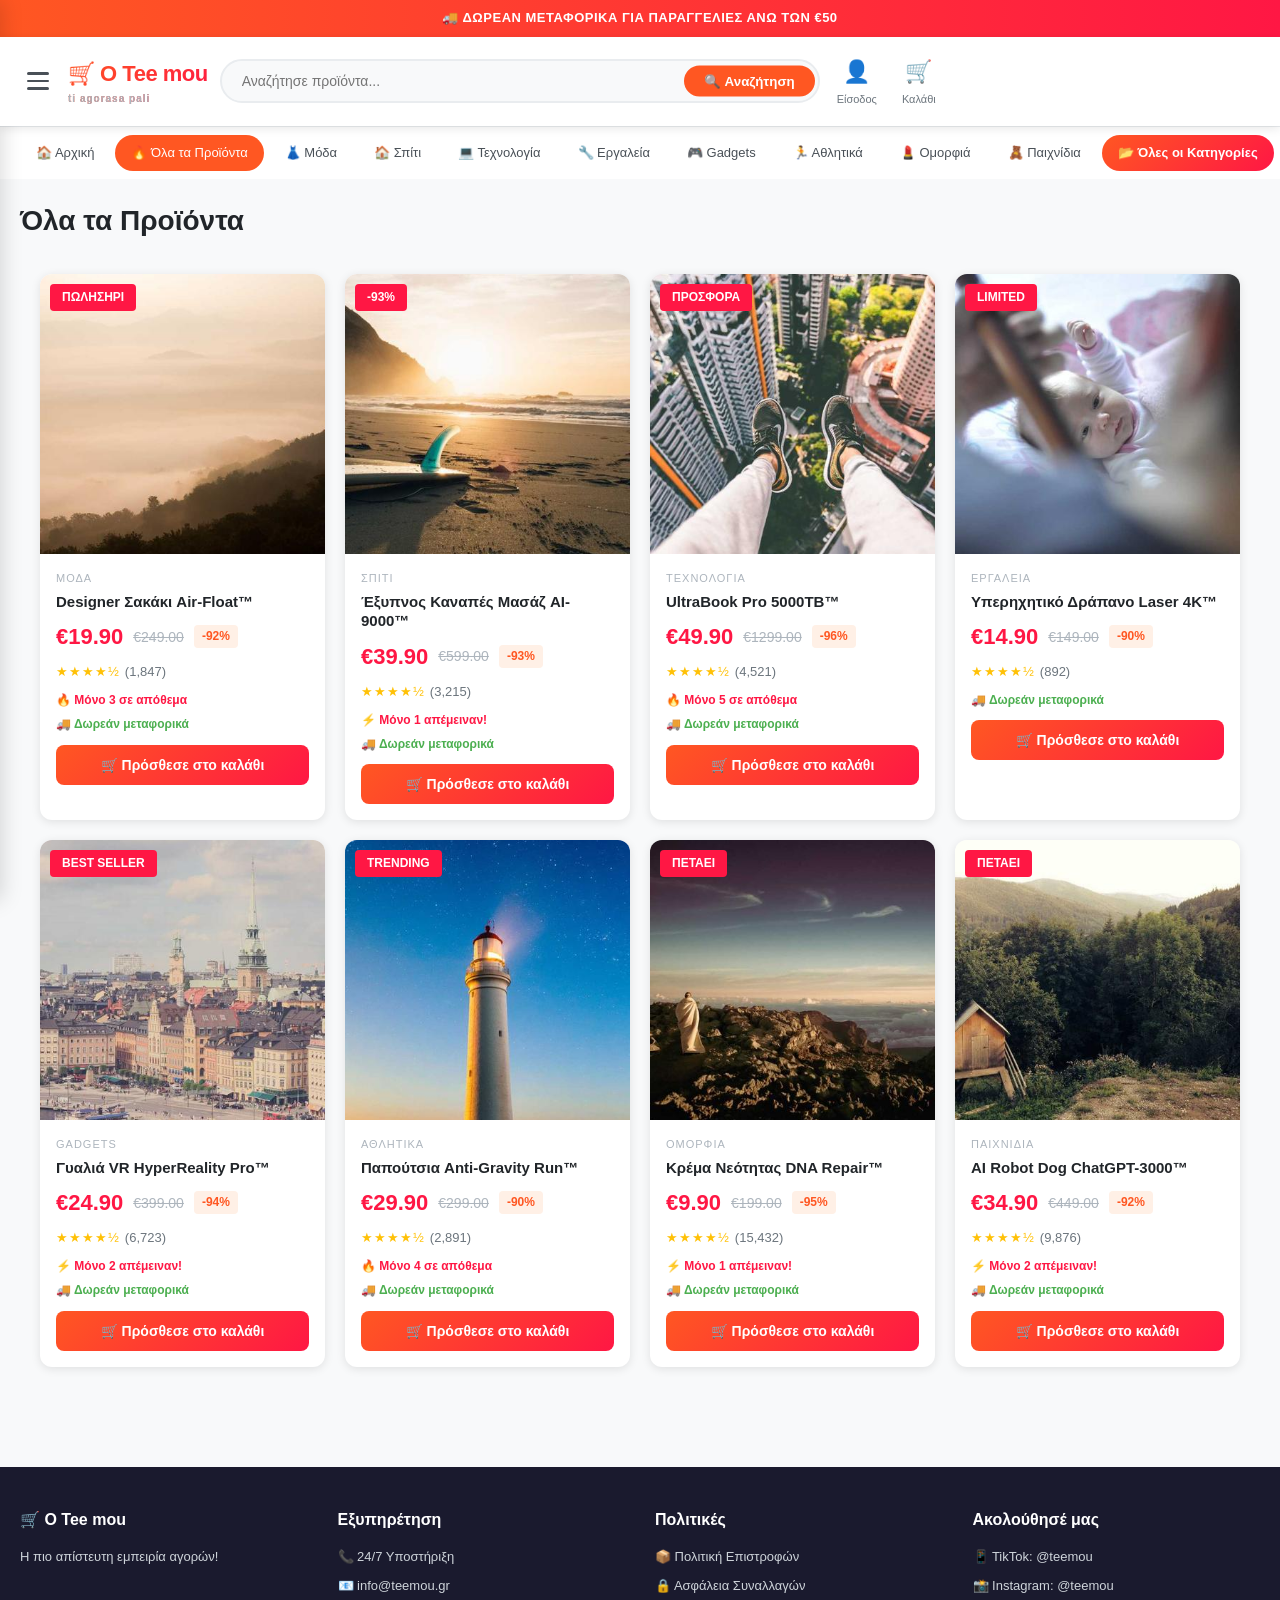
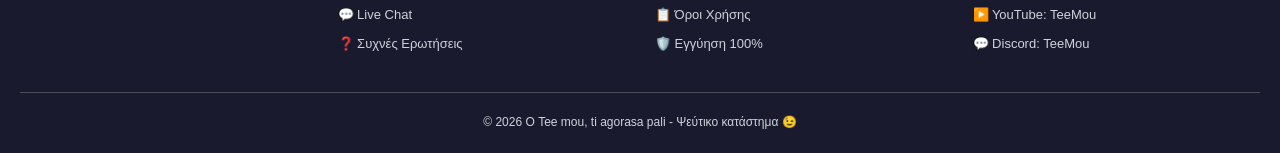
==== commit 47a19ab0: "c4" ====
--- a/all-products.html
+++ b/all-products.html
@@ -51,26 +51,42 @@
         <nav class="side-menu-nav">
             <a href="index.html">🏠 Αρχική</a>
             <a href="all-products.html" class="active">📦 Όλα τα Προϊόντα</a>
-            <button class="side-category-toggle" id="side-category-toggle">
-                📂 Κατηγορίες <span class="arrow">▾</span>
-            </button>
-            <div class="side-sub-list" id="side-sub-list">
-                <a href="all-products.html?category=fashion">👗 Μόδα</a>
-                <a href="all-products.html?category=home">🏠 Σπίτι</a>
-                <a href="all-products.html?category=tech">💻 Τεχνολογία</a>
-                <a href="all-products.html?category=tools">🔧 Εργαλεία</a>
-                <a href="all-products.html?category=gadgets">🎮 Gadgets</a>
-                <a href="all-products.html?category=sports">🏃 Αθλητικά</a>
-                <a href="all-products.html?category=beauty">💄 Ομορφιά</a>
-                <a href="all-products.html?category=toys">🧸 Παιχνίδια</a>
+            <div class="side-category-group">
+                <button class="side-category-toggle" id="side-category-toggle">
+                    📂 Κατηγορίες <span class="arrow">▾</span>
+                </button>
+                <div class="side-sub-list" id="side-sub-list">
+                    <a href="all-products.html?category=fashion">👗 Μόδα</a>
+                    <a href="all-products.html?category=home">🏠 Σπίτι</a>
+                    <a href="all-products.html?category=tech">💻 Τεχνολογία</a>
+                    <a href="all-products.html?category=tools">🔧 Εργαλεία</a>
+                    <a href="all-products.html?category=gadgets">🎮 Gadgets</a>
+                    <a href="all-products.html?category=sports">🏃 Αθλητικά</a>
+                    <a href="all-products.html?category=beauty">💄 Ομορφιά</a>
+                    <a href="all-products.html?category=toys">🧸 Παιχνίδια</a>
+                </div>
             </div>
             <a href="categories.html">📂 Ξεχωριστή σελίδα Κατηγοριών</a>
         </nav>
         <div class="side-menu-footer">© 2026 Ο Tee mou</div>
     </div>
 
-
-
+    <!-- Desktop Navigation -->
+    <nav class="main-nav">
+        <ul>
+            <li><a href="index.html">🏠 Αρχική</a></li>
+            <li><a href="all-products.html" class="active">🔥 Όλα τα Προϊόντα</a></li>
+            <li><a href="all-products.html?category=fashion">👗 Μόδα</a></li>
+            <li><a href="all-products.html?category=home">🏠 Σπίτι</a></li>
+            <li><a href="all-products.html?category=tech">💻 Τεχνολογία</a></li>
+            <li><a href="all-products.html?category=tools">🔧 Εργαλεία</a></li>
+            <li><a href="all-products.html?category=gadgets">🎮 Gadgets</a></li>
+            <li><a href="all-products.html?category=sports">🏃 Αθλητικά</a></li>
+            <li><a href="all-products.html?category=beauty">💄 Ομορφιά</a></li>
+            <li><a href="all-products.html?category=toys">🧸 Παιχνίδια</a></li>
+            <li><a href="categories.html" class="nav-categories-btn">📂 Όλες οι Κατηγορίες</a></li>
+        </ul>
+    </nav>
 
     <div class="page-container">
         <h1 style="font-size:28px;font-weight:800;margin-bottom:30px;" id="all-products-title">Όλα τα Προϊόντα</h1>
--- a/css/style.css
+++ b/css/style.css
@@ -216,6 +216,18 @@
     color: var(--white);
 }
 
+/* Category group in side menu */
+.side-category-group {
+    border-radius: var(--radius-sm);
+    overflow: hidden;
+}
+
+.side-category-group .side-sub-list.open {
+    background: var(--gray-100);
+    border-radius: var(--radius-sm);
+    margin: 0 4px 4px 4px;
+}
+
 /* Category sub-list in side menu */
 .side-category-toggle {
     display: flex;
@@ -1360,6 +1372,10 @@
 
 /* === Responsive === */
 @media (max-width: 768px) {
+    .main-nav {
+        display: none;
+    }
+    
     .header-inner {
         flex-wrap: wrap;
     }
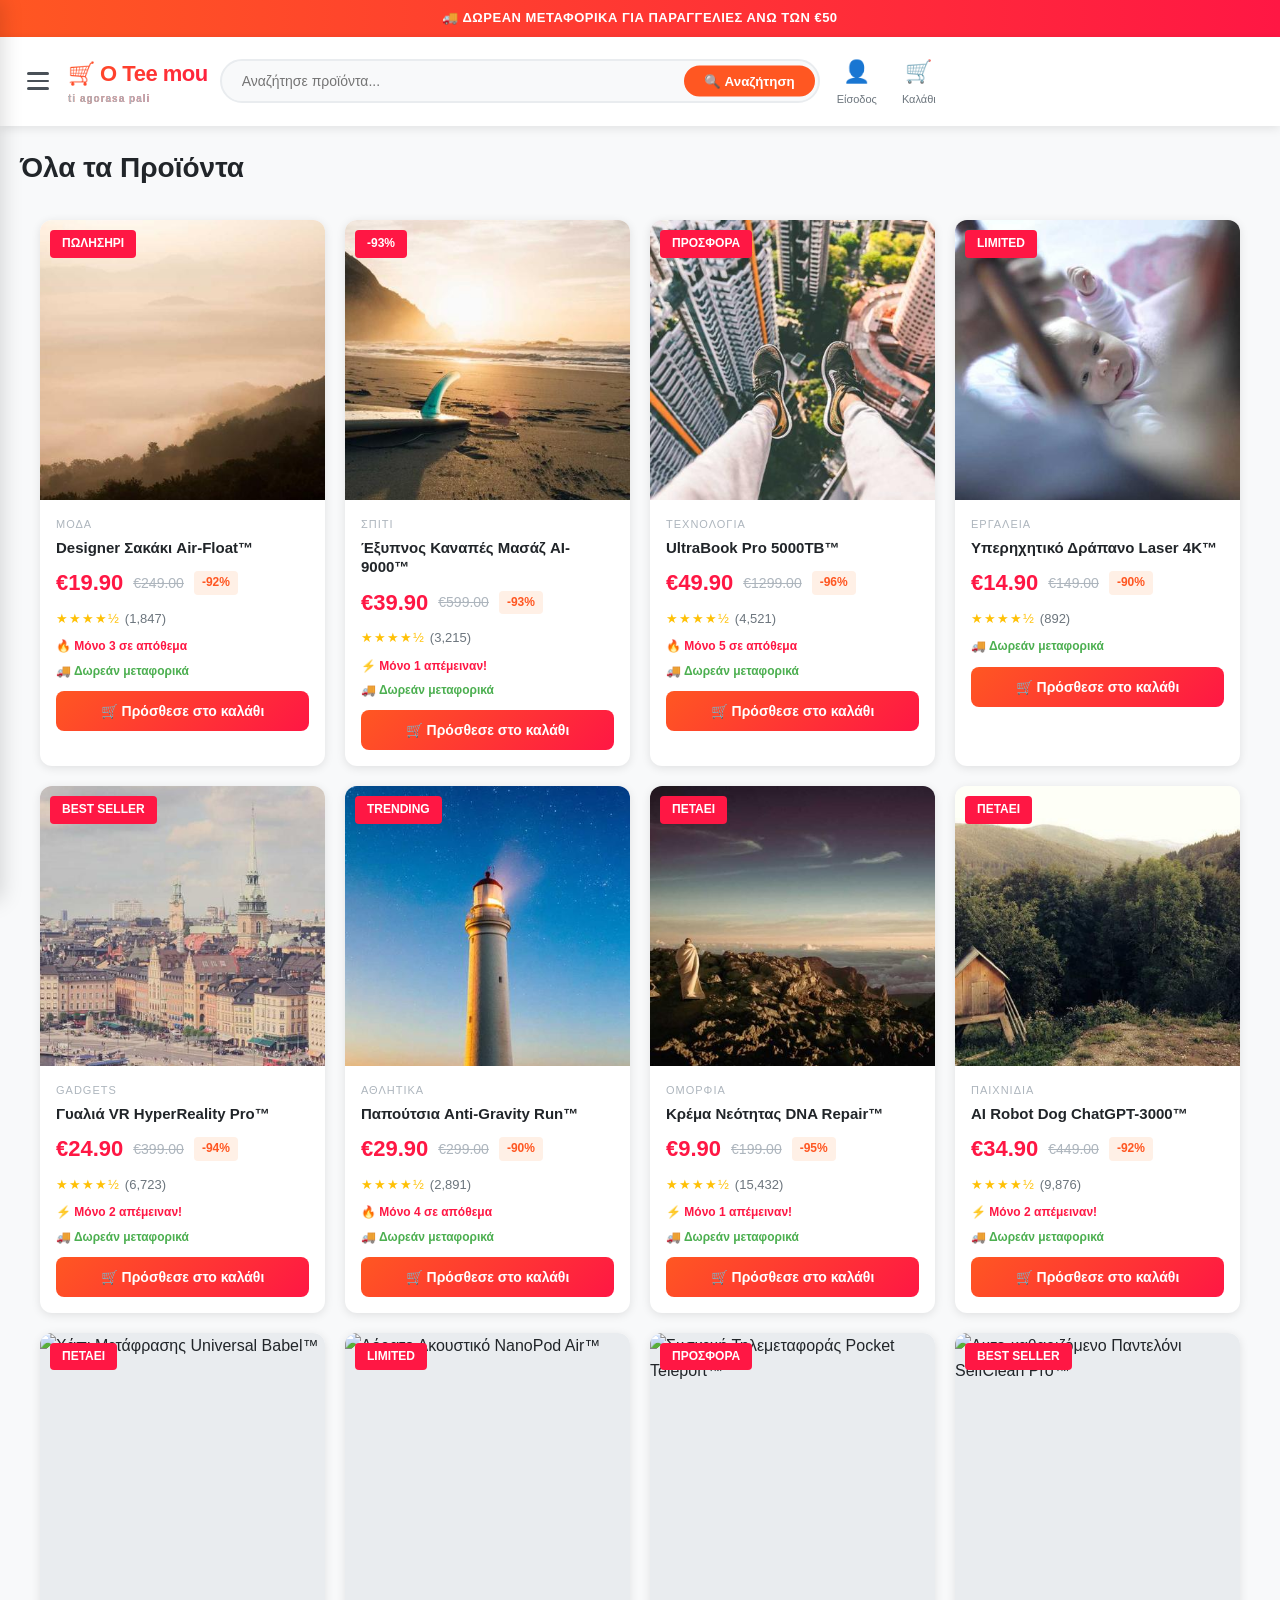
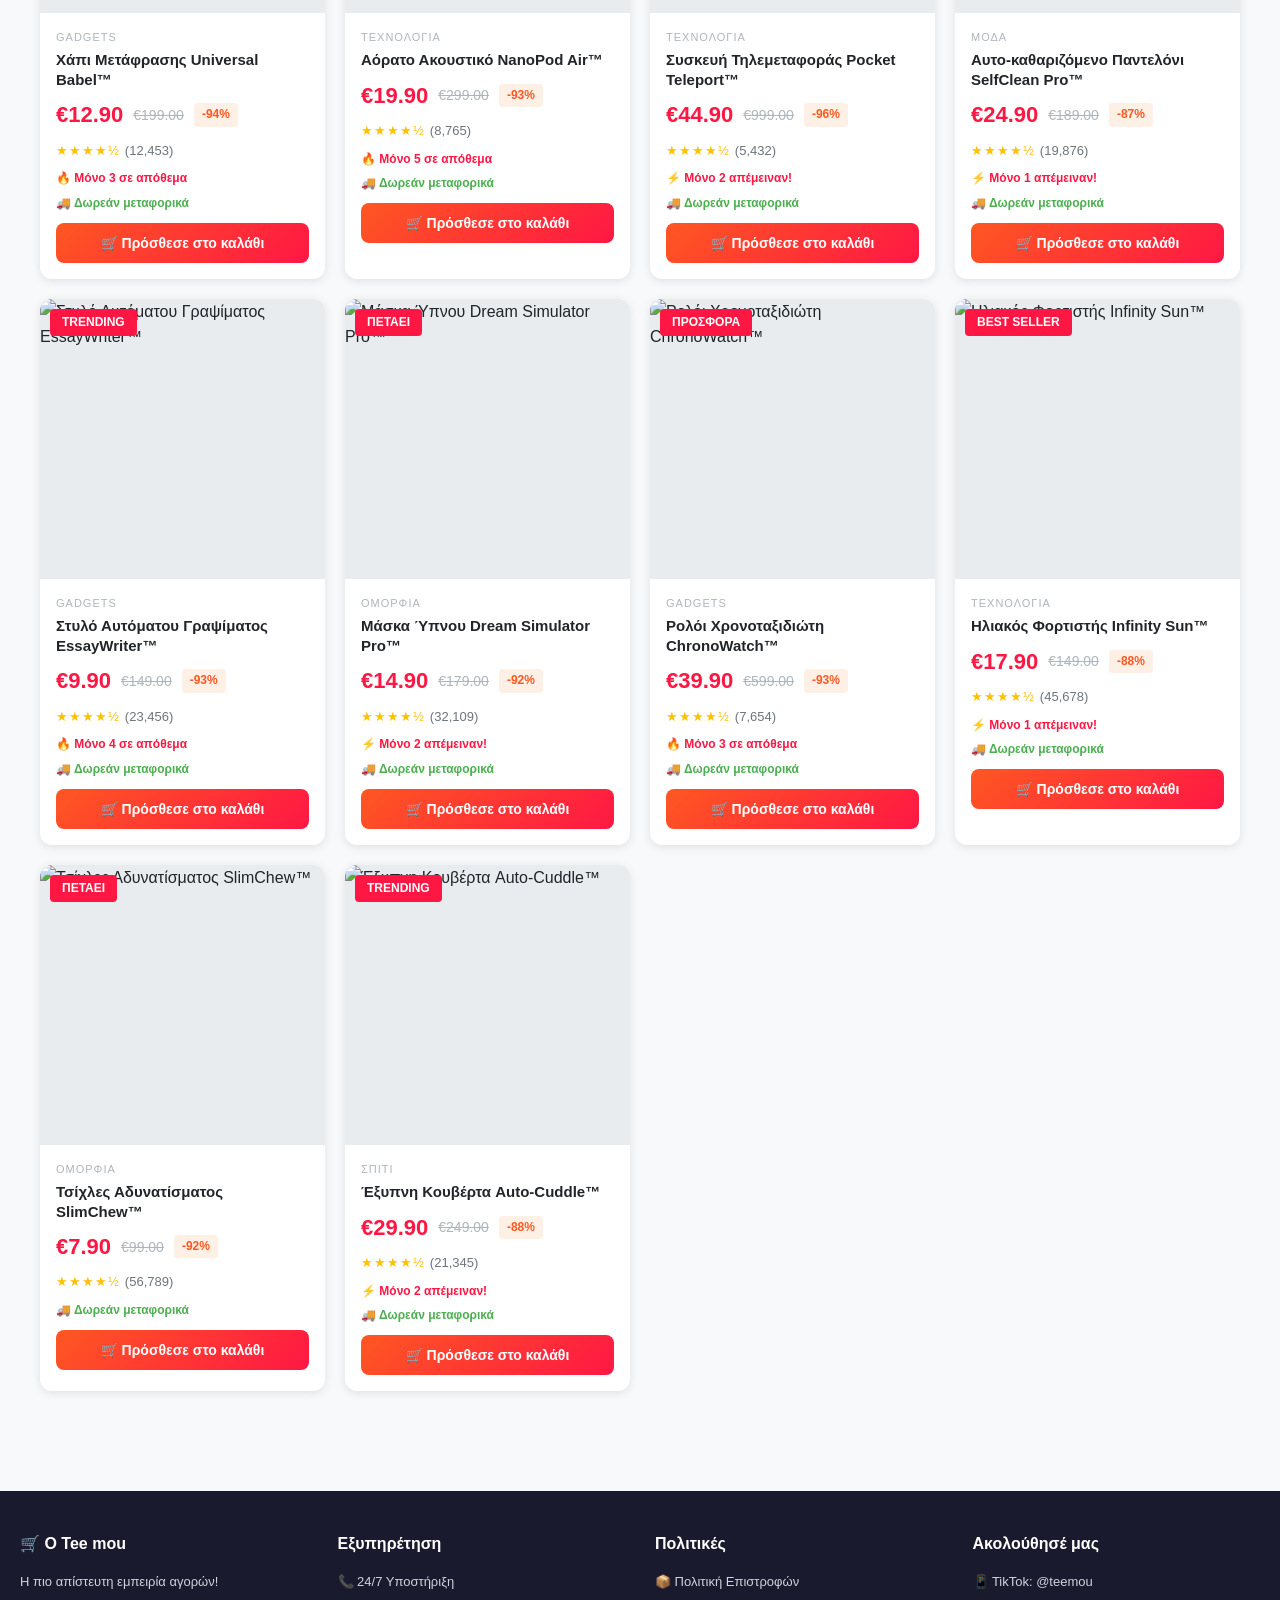
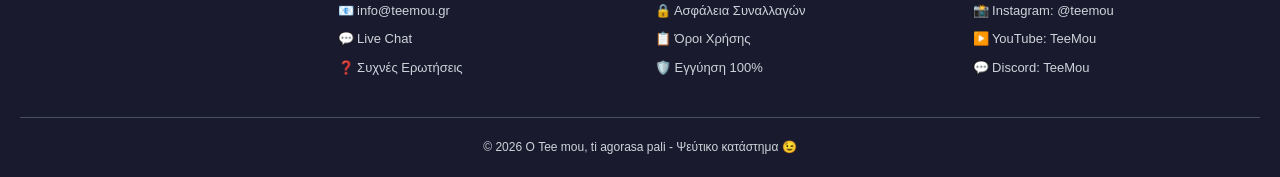
==== commit ff95de3a: "hh" ====
--- a/all-products.html
+++ b/all-products.html
@@ -52,10 +52,7 @@
             <a href="index.html">🏠 Αρχική</a>
             <a href="all-products.html" class="active">📦 Όλα τα Προϊόντα</a>
             <div class="side-category-group">
-                <button class="side-category-toggle" id="side-category-toggle">
-                    📂 Κατηγορίες <span class="arrow">▾</span>
-                </button>
-                <div class="side-sub-list" id="side-sub-list">
+                <div class="side-sub-list">
                     <a href="all-products.html?category=fashion">👗 Μόδα</a>
                     <a href="all-products.html?category=home">🏠 Σπίτι</a>
                     <a href="all-products.html?category=tech">💻 Τεχνολογία</a>
@@ -70,23 +67,6 @@
         </nav>
         <div class="side-menu-footer">© 2026 Ο Tee mou</div>
     </div>
-
-    <!-- Desktop Navigation -->
-    <nav class="main-nav">
-        <ul>
-            <li><a href="index.html">🏠 Αρχική</a></li>
-            <li><a href="all-products.html" class="active">🔥 Όλα τα Προϊόντα</a></li>
-            <li><a href="all-products.html?category=fashion">👗 Μόδα</a></li>
-            <li><a href="all-products.html?category=home">🏠 Σπίτι</a></li>
-            <li><a href="all-products.html?category=tech">💻 Τεχνολογία</a></li>
-            <li><a href="all-products.html?category=tools">🔧 Εργαλεία</a></li>
-            <li><a href="all-products.html?category=gadgets">🎮 Gadgets</a></li>
-            <li><a href="all-products.html?category=sports">🏃 Αθλητικά</a></li>
-            <li><a href="all-products.html?category=beauty">💄 Ομορφιά</a></li>
-            <li><a href="all-products.html?category=toys">🧸 Παιχνίδια</a></li>
-            <li><a href="categories.html" class="nav-categories-btn">📂 Όλες οι Κατηγορίες</a></li>
-        </ul>
-    </nav>
 
     <div class="page-container">
         <h1 style="font-size:28px;font-weight:800;margin-bottom:30px;" id="all-products-title">Όλα τα Προϊόντα</h1>
--- a/css/style.css
+++ b/css/style.css
@@ -216,61 +216,18 @@
     color: var(--white);
 }
 
-/* Category group in side menu */
+/* Category group in side menu - always visible */
 .side-category-group {
     border-radius: var(--radius-sm);
     overflow: hidden;
-}
-
-.side-category-group .side-sub-list.open {
+    margin-bottom: 4px;
+}
+
+.side-category-group .side-sub-list {
     background: var(--gray-100);
     border-radius: var(--radius-sm);
     margin: 0 4px 4px 4px;
-}
-
-/* Category sub-list in side menu */
-.side-category-toggle {
-    display: flex;
-    align-items: center;
-    gap: 12px;
-    padding: 14px 16px;
-    font-size: 15px;
-    font-weight: 500;
-    color: var(--gray-700);
-    border-radius: var(--radius-sm);
-    transition: var(--transition);
-    cursor: pointer;
-    background: none;
-    border: none;
-    width: 100%;
-    text-align: left;
-    font-family: inherit;
-}
-
-.side-category-toggle:hover {
-    background: var(--gray-100);
-    color: var(--primary);
-}
-
-.side-category-toggle .arrow {
-    margin-left: auto;
-    transition: transform 0.3s ease;
-    font-size: 12px;
-}
-
-.side-category-toggle.open .arrow {
-    transform: rotate(180deg);
-}
-
-.side-sub-list {
-    max-height: 0;
-    overflow: hidden;
-    transition: max-height 0.3s ease;
-    padding-left: 12px;
-}
-
-.side-sub-list.open {
-    max-height: 500px;
+    padding: 4px 0;
 }
 
 .side-sub-list a {
@@ -292,7 +249,7 @@
     box-shadow: var(--shadow);
     position: sticky;
     top: 0;
-    z-index: 1000;
+    z-index: 998;
 }
 
 .header-inner {
@@ -407,128 +364,6 @@
     display: flex;
     align-items: center;
     justify-content: center;
-}
-
-/* === Navigation === */
-.main-nav {
-    background: var(--white);
-    border-top: 1px solid var(--gray-200);
-    padding: 0 20px;
-    overflow-x: auto;
-}
-
-.main-nav ul {
-    max-width: 1400px;
-    margin: 0 auto;
-    display: flex;
-    gap: 5px;
-    padding: 8px 0;
-    align-items: center;
-}
-
-.main-nav li a {
-    display: block;
-    padding: 8px 16px;
-    font-size: 13px;
-    font-weight: 500;
-    color: var(--gray-700);
-    border-radius: 50px;
-    transition: var(--transition);
-    white-space: nowrap;
-}
-
-.main-nav li a:hover,
-.main-nav li a.active {
-    background: var(--primary);
-    color: var(--white);
-}
-
-/* === Categories Nav Button (direct link) === */
-.nav-categories-btn {
-    background: linear-gradient(135deg, var(--primary), var(--accent)) !important;
-    color: var(--white) !important;
-    font-weight: 700 !important;
-}
-
-.nav-categories-btn:hover {
-    opacity: 0.9;
-    transform: scale(1.02);
-}
-
-/* === Dropdown Categories Menu === */
-
-.nav-dropdown {
-    position: relative;
-}
-
-.nav-dropdown-btn {
-    display: block;
-    padding: 8px 16px;
-    font-size: 13px;
-    font-weight: 600;
-    color: var(--gray-700);
-    border-radius: 50px;
-    transition: var(--transition);
-    white-space: nowrap;
-    cursor: pointer;
-    background: var(--gray-100);
-    border: none;
-    font-family: inherit;
-}
-
-.nav-dropdown-btn:hover,
-.nav-dropdown-btn.active {
-    background: var(--primary);
-    color: var(--white);
-}
-
-.nav-dropdown-menu {
-    position: absolute;
-    top: 100%;
-    left: 0;
-    background: var(--white);
-    border-radius: var(--radius);
-    box-shadow: var(--shadow-lg);
-    min-width: 220px;
-    padding: 8px;
-    z-index: 1000;
-    display: none;
-    margin-top: 5px;
-}
-
-/* Dropdown click-based (works on mobile too) */
-.nav-dropdown.open .nav-dropdown-menu {
-    display: block;
-}
-
-/* Also keep hover for desktop */
-@media (hover: hover) {
-    .nav-dropdown:hover .nav-dropdown-menu {
-        display: block;
-    }
-}
-
-.nav-dropdown-menu a {
-    display: flex !important;
-    align-items: center;
-    gap: 8px;
-    padding: 10px 14px !important;
-    font-size: 13px;
-    font-weight: 500;
-    color: var(--gray-700);
-    border-radius: var(--radius-sm);
-    transition: var(--transition);
-    white-space: nowrap;
-}
-
-.nav-dropdown-menu a:hover {
-    background: var(--gray-100);
-    color: var(--primary) !important;
-}
-
-.nav-dropdown-menu a.active {
-    background: var(--primary) !important;
-    color: var(--white) !important;
 }
 
 /* === Hero Banner === */
@@ -1372,10 +1207,6 @@
 
 /* === Responsive === */
 @media (max-width: 768px) {
-    .main-nav {
-        display: none;
-    }
-    
     .header-inner {
         flex-wrap: wrap;
     }
